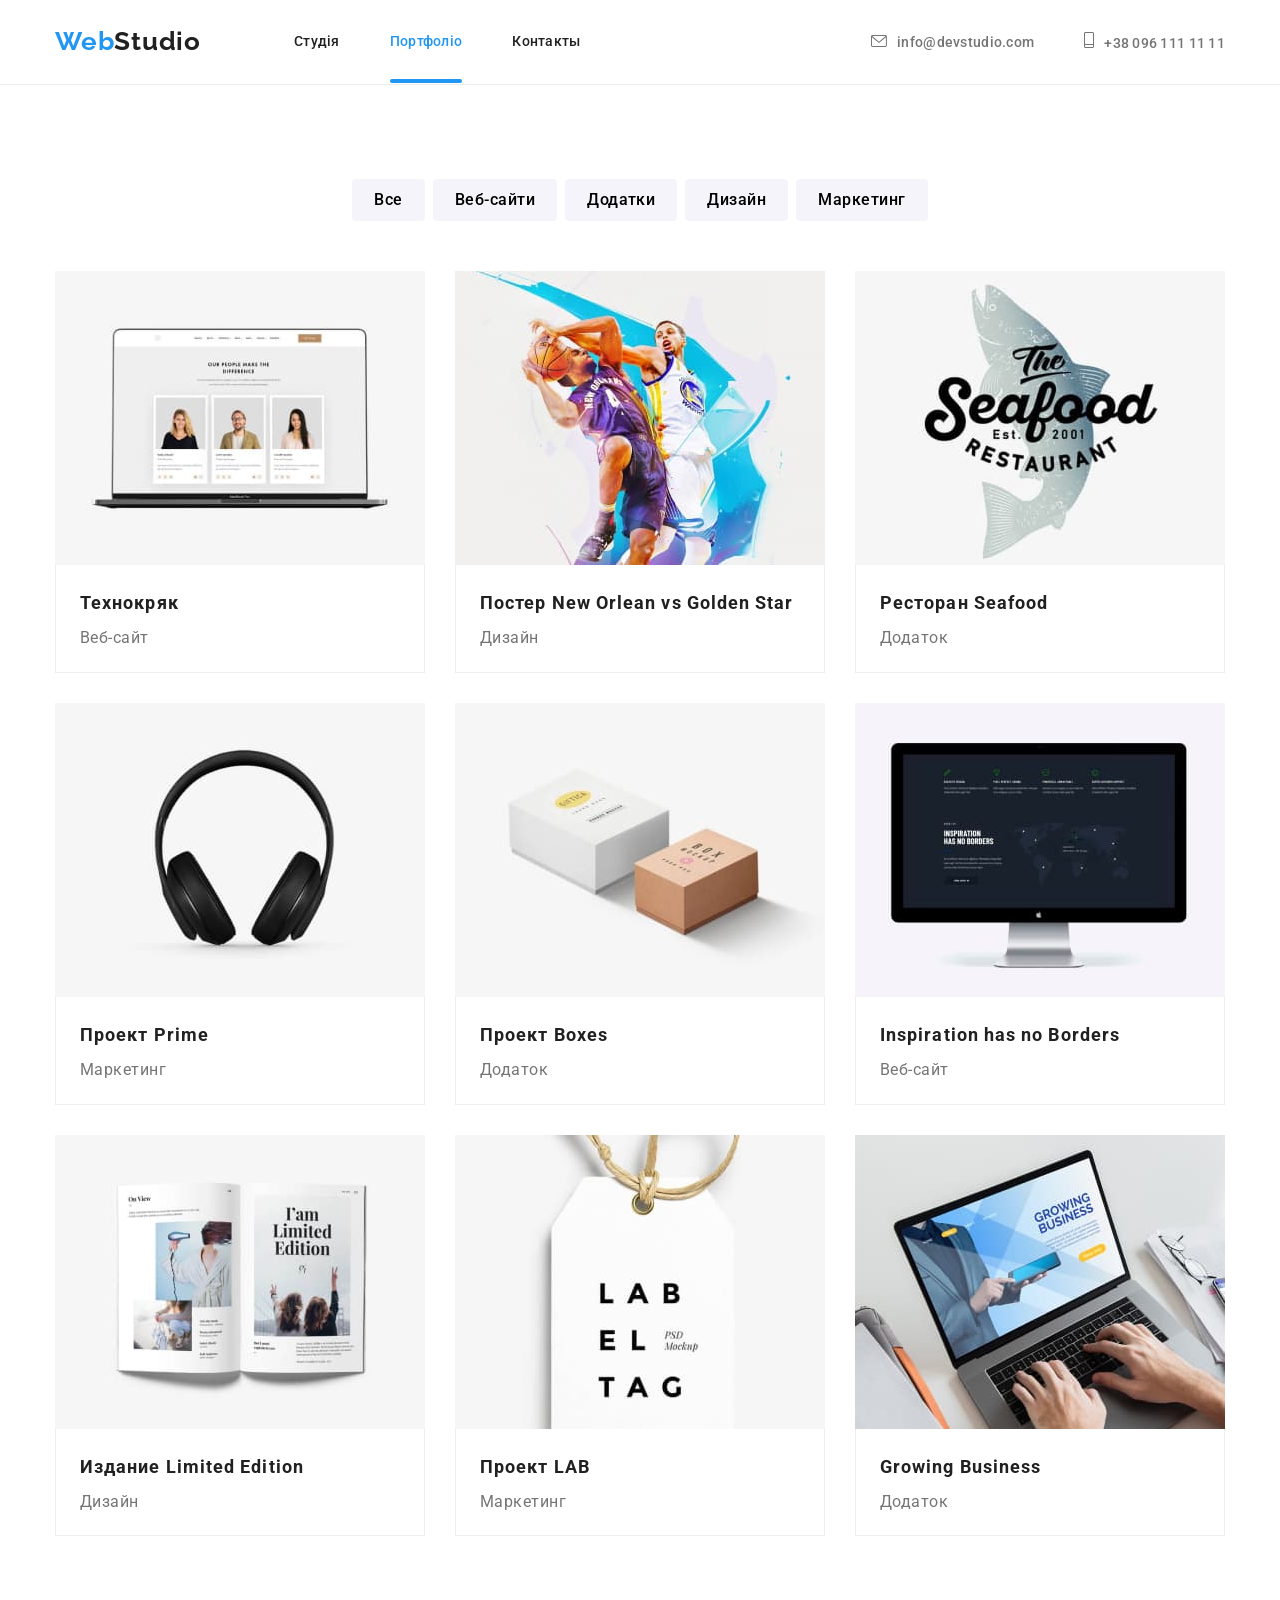
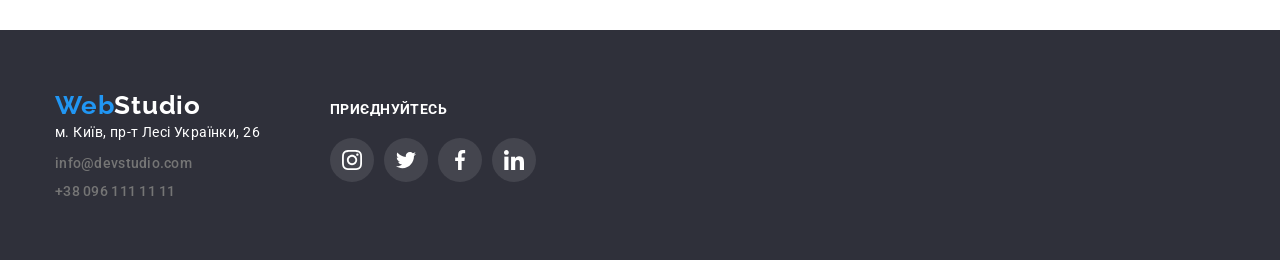
==== portfolio.html @ 94a797a4 "Fixed bugs" ====
<!DOCTYPE html>
<html lang="uk">
<head>
    <meta charset="UTF-8" />
    <meta http-equiv="X-UA-Compatible" content="IE=edge" />
    <meta name="viewport" content="width=device-width, initial-scale=1.0" />
    <title>Портфоліо</title>
    <link rel="stylesheet" href="https://cdn.jsdelivr.net/npm/modern-normalize@1.1.0/modern-normalize.min.css">
    <link rel="preconnect" href="https://fonts.googleapis.com" />
    <link rel="preconnect" href="https://fonts.gstatic.com" crossorigin />
    <link href="https://fonts.googleapis.com/css2?family=Raleway:wght@700&family=Roboto:wght@400;500;700;900&display=swap" rel="stylesheet" />
    <link rel="stylesheet" href="./css/styles.css" />
</head>
<body class="">
    <!-- HEADER-->
    <header class="header">
        <div class="page-header container">
            <nav class="page-nav">
                <a class="logo logo-link link" href="index.html" lang="en">Web<span class="logo-heater">Studio</span></a>
                <ul class="menu list">
                    <li class="menu-item"><a class="menu-link " href="index.html">Студія</a></li>
                    <li class="menu-item"><a class="menu-link current" href="portfolio.html">Портфоліо</a></li>
                    <li class="menu-item"><a class="menu-link" href="contact.html">Контакты</a></li>
                </ul>
            </nav>
            <ul class="list contact">
                <li class="menu-contact">
                    <a class="contact-list link contact-mail" href="mailto:info@devstudio.com"><svg class="contact-icon"
                            width="16" height="12">
                            <use href="./images/sprite.svg#icon-mail"></use>
                        </svg>info@devstudio.com</a>
                </li>
                <li class="menu-contact">
                    <a class="contact-list link" href="tel:+380961111111"><svg class="contact-icon" width="10" height="16">
                            <use href="./images/sprite.svg#icon-tel"></use>
                        </svg>+38 096 111 11 11</a>
                </li>
            </ul>
        </div>
    </header>
    <!--MAIN-->
    <main class="">
        <section class="section">
            <div class="container">
                <h1 class="visually-hidden"></h1>
                <ul class="button-menu">
                    <li class="button-menu-item"><button class="menu-btn" type="button">Все</button></li>
                    <li class="button-menu-item"><button class="menu-btn" type="button">Веб-сайти</button></li>
                    <li class="button-menu-item"><button class="menu-btn" type="button">Додатки</button></li>
                    <li class="button-menu-item"><button class="menu-btn" type="button">Дизайн</button></li>
                    <li class="button-menu-item"><button class="menu-btn" type="button">Маркетинг</button></li>
                </ul>
            
                <ul class="menu-portfolio">
                    <li class="portfolio-cards">
                        <a href="" class="portfolio-link list link">
                            <div class="portfolio-link-wrapper">
                                <img class="portfolio-img" src="./images/portfolio/texnokryak.jpg" alt="зображення веб-сайту" width="370" height="294"/>
                                <p class="overlay">Ресурс пропонує комплексні пропозиції з різним рівнем функціоналу та сервісів. Все це дозволить відвідувачу отримати вичерпні відомості про компанію чи приватну особу.</p>
                            </div>
                        
                            <div class="portfolio-subscription">
                                <h2 class="portfolio-title list">Технокряк</h2>
                                <p class="portfolio-paragraph">Веб-сайт</p>
                            </div>
                        </a>
                    </li>
                    <li class="portfolio-cards">
                        <a href="" class="portfolio-link list link">
                            <div class="portfolio-link-wrapper">
                                <img class="portfolio-img" src="./images/portfolio/poster.jpg"
                                alt="зображення дві людини грають у баскетбол" width="370" height="294"/>
                                <p class="overlay">Ресурс пропонує комплексні пропозиції з різним рівнем функціоналу та сервісів. Все це дозволить відвідувачу отримати вичерпні відомості про компанію чи приватну особу.</p>
                            </div>

                            <div class="portfolio-subscription">
                                <h2 class="portfolio-title">Постер New Orlean vs Golden Star</h2>
                                <p class="portfolio-paragraph">Дизайн</p>
                            </div>
                        </a>
                    </li>
                    <li class="portfolio-cards">
                        <a href="" class="portfolio-link list link">
                            <div class="portfolio-link-wrapper">
                                <img class="portfolio-img" src="./images/portfolio/seafood.jpg" alt="зображення логотипу ресторану"
                                width="370" height="294"/>
                                <p class="overlay">Ресурс пропонує комплексні пропозиції з різним рівнем функціоналу та сервісів. Все це дозволить відвідувачу отримати вичерпні відомості про компанію чи приватну особу.</p>
                            </div>

                            <div class="portfolio-subscription">
                                <h2 class="portfolio-title">Ресторан Seafood</h2>
                                <p class="portfolio-paragraph">Додаток</p>
                            </div>
                        </a>
                    </li>
                    <li class="portfolio-cards">
                        <a href="" class="portfolio-link list link">
                            <div class="portfolio-link-wrapper">
                                <img class="portfolio-img" src="./images/portfolio/prime.jpg" alt="зображення навушників" width="370"
                                height="294"/>
                                <p class="overlay">Ресурс пропонує комплексні пропозиції з різним рівнем функціоналу та сервісів. Все це дозволить відвідувачу отримати вичерпні відомості про компанію чи приватну особу.</p>
                            </div>

                            <div class="portfolio-subscription">
                                <h2 class="portfolio-title">Проект Prime</h2>
                                <p class="portfolio-paragraph">Маркетинг</p>
                            </div>
                        </a>
                    </li>
                    <li class="portfolio-cards">
                        <a href="" class="portfolio-link list link">
                            <div class="portfolio-link-wrapper">
                                <img class="portfolio-img" src="./images/portfolio/boxes.jpg" alt="зображення двох коробок" width="370"
                                height="294"/>
                                <p class="overlay">Ресурс пропонує комплексні пропозиції з різним рівнем функціоналу та сервісів. Все це дозволить відвідувачу отримати вичерпні відомості про компанію чи приватну особу.</p>
                            </div> 

                            <div class="portfolio-subscription">
                                <h2 class="portfolio-title">Проект Boxes</h2>
                                <p class="portfolio-paragraph">Додаток</p>
                            </div>
                        </a>
                    </li>
                    <li class="portfolio-cards">
                        <a href="" class="portfolio-link list link">
                            <div class="portfolio-link-wrapper">
                                <img class="portfolio-img" src="./images/portfolio/no-borders.jpg" alt="зображення веб-сайту на моніторі"
                                width="370" height="294"/>
                                <p class="overlay">Ресурс пропонує комплексні пропозиції з різним рівнем функціоналу та сервісів. Все це дозволить відвідувачу отримати вичерпні відомості про компанію чи приватну особу.</p>
                            </div>

                            <div class="portfolio-subscription">
                                <h2 class="portfolio-title" lang="en">Inspiration has no Borders</h2>
                                <p class="portfolio-paragraph">Веб-сайт</p>
                            </div>
                        </a>
                    </li>
                    <li class="portfolio-cards">
                        <a href="" class="portfolio-link list link">
                            <div class="portfolio-link-wrapper">
                                <img class="portfolio-img" src="./images/portfolio/limited-edition.jpg" alt="изображение журнала"
                                width="370" height="294"/>
                                <p class="overlay">Ресурс пропонує комплексні пропозиції з різним рівнем функціоналу та сервісів. Все це дозволить відвідувачу отримати вичерпні відомості про компанію чи приватну особу.</p>
                            </div>

                            <div class="portfolio-subscription">
                                <h2 class="portfolio-title">Издание Limited Edition</h2>
                                <p class="portfolio-paragraph">Дизайн</p>
                            </div>
                        </a>
                    </li>
                    <li class="portfolio-cards">
                        <a href="" class="portfolio-link list link">
                            <div class="portfolio-link-wrapper">
                                <img class="portfolio-img" src="./images/portfolio/lab.jpg" alt="зображення журналу" width="370"
                                height="294"/>
                                <p class="overlay">Ресурс пропонує комплексні пропозиції з різним рівнем функціоналу та сервісів. Все це дозволить відвідувачу отримати вичерпні відомості про компанію чи приватну особу.</p>
                            </div>

                            <div class="portfolio-subscription">
                                <h2 class="portfolio-title">Проект LAB</h2>
                                <p class="portfolio-paragraph">Маркетинг</p>
                            </div>
                        </a>
                    </li>
                    <li class="portfolio-cards">
                        <a href="" class="portfolio-link list link">
                            <div class="portfolio-link-wrapper">
                                <img class="portfolio-img" src="./images/portfolio/growing-business.jpg" alt="зображення людина друкує на ноутбуці" width="370" height="294"/>
                                <p class="overlay">Ресурс пропонує комплексні пропозиції з різним рівнем функціоналу та сервісів. Все це дозволить відвідувачу отримати вичерпні відомості про компанію чи приватну особу.</p>
                            </div>

                            <div class="portfolio-subscription">
                                <h2 class="portfolio-title" lang="en">Growing Business</h2>
                                <p class="portfolio-paragraph">Додаток</p>
                            </div>
                        </a>
                    </li>
                </ul>
            </div>
        </section>
    </main>
    <!--FOOTER-->
    <footer class="footer">
        <div class="footer-container container">
            <div class="footer-list">
                <a class="logo-link logo-footer-link link" href="index.html" lang="en">Web<span
                        class="logo-footer">Studio</span></a>
                <address>
                    <ul class="list">
                        <li class="adress-link"><a class="contact-adress list link"
                                href="https://goo.gl/maps/ARjSeqXz5D1srHnS8" target="_blank" rel="noopener noreferrer">м.
                                Київ, пр-т Лесі Українки, 26</a></li>
                        <li class="adress-link"><a class="contact-list list link"
                                href="mailto:info@devstudio.com">info@devstudio.com</a></li>
                        <li class="adress-link"><a class="contact-list list link" href="tel:+380961111111">+38 096 111 11
                                11</a>
                        </li>
                    </ul>
                </address>
            </div>
    
            <div class="footer-social-container">
                <p class="footer-paragraph">ПРИЄДНУЙТЕСЬ</p>
                <ul class="footer-social-list list">
                    <li class="footer-social-list-item">
                        <a class="footer-social-list-link" href="">
                            <svg width="20" height="20" class="footer-social-list-icon">
                                <use href="./images/sprite.svg#icon-instagram"></use>
                            </svg>
                        </a>
                    </li>
                    <li class="footer-social-list-item">
                        <a class="footer-social-list-link" href="">
                            <svg width="20" height="20" class="footer-social-list-icon">
                                <use href="./images/sprite.svg#icon-twitter"></use>
                            </svg>
                        </a>
                    </li>
                    <li class="footer-social-list-item">
                        <a class="footer-social-list-link" href="">
                            <svg width="20" height="20" class="footer-social-list-icon">
                                <use href="./images/sprite.svg#icon-facebook"></use>
                            </svg>
                        </a>
                    </li>
                    <li class="footer-social-list-item">
                        <a class="footer-social-list-link" href="">
                            <svg width="20" height="20" class="footer-social-list-icon">
                                <use href="./images/sprite.svg#icon-linkedin"></use>
                            </svg>
                        </a>
                    </li>
                </ul>
            </div>
        </div>
    </footer>
</body>
</html>
---- css/styles.css ----
:root {
    --primary-font: 'Roboto',sans-serif;
    --secondary-font: 'Raleway', sans-serif;
    --primary-text-color: #212121;
    --secondary-text-color: #757575;
    --ternary-text-color: #FFFFFF;
    --quaternary-text-color: #2196F3;
    --primary-background: #FFFFFF;
    --secondary-background: #2F303A;
    --ternary-bacground: #2196F3;
    --quaternary-bacground: #000000;
    --quinary-bacground: #F5F4FA;
    --primary-color: #EEEEEE;
    --secondary-color: #FFFFFF;
    --ternary-color: #2196F3;
    --transition-duration-and-func: 250ms cubic-bezier(0.4, 0, 0.2, 1);
}

h1,
h2,
h3,
p {
    margin-top: 0;
    margin-bottom: 0;
}

ul,
ol {
    margin: 0;
    padding: 0;
    list-style: none;
}

img {
    display: block;
    max-width: 100%;
    height: auto;
}

button {
    cursor: pointer;
}

.list {
    list-style: none;
}

.link {
    text-decoration: none;
}

.section {
    padding-top: 94px;
    padding-bottom: 94px;
}

.container {
    width: 1200px;
    margin-left: auto;
    margin-right: auto;
    padding-left: 15px;
    padding-right: 15px;
}

body {
    font-family: var(--primary-font), sans-serif;
    color: var(--primary-text-color);
}

/*text-decoration: underline;
text-decoration-line: 1px;
text-decoration-color: #2196F3;*/


/* ============ INDEX.HTML==============*/

/* BODY */

/* ================= HEADER ================= */
.page-header {
    display: flex;
    align-items: center;
}

.header {
    border-bottom: 1px solid #ECECEC;
}

.page-nav {
    display: flex;
    align-items: center;
}

.logo {
    margin-right: 93px;
    padding-top: 24px;
    padding-bottom: 25px;
}

.logo-link {
    font-family: var(--secondary-font);
    font-weight: 700;
    font-size: 26px;
    line-height: 1.19;
    letter-spacing: 0.03em;
    color: var(--quaternary-text-color);
}

.logo-heater {
    color: var(--primary-text-color);
}

.menu {
    display: flex;
    align-items: center;
}

.menu-item:not(:last-child) {
    margin-right: 50px;
}

.menu-link {
    position: relative;
    display: block;
    font-weight: 500;
    font-size: 14px;
    line-height: 1.14;
    letter-spacing: 0.02em;
    color: var(--primary-text-color);
    list-style: none;
    text-decoration: none;
    padding-top: 32px;
    padding-bottom: 32px;
    display: block;
    transition: color var(--transition-duration-and-func); 
}

.current::after {
    content: "";
    position: absolute;
    display: block;
    width: 100%;
    height: 4px;
    background-color: var(--ternary-bacground);
    border-radius: 2px;
    left: 0;
    bottom: -1px;
}

.current {
    display: block;
    color: var(--ternary-color);
}

.menu-link:hover,
.menu-link:focus {
    color: var(--quaternary-text-color);
}

.menu-link.current {
    color: var(--quaternary-text-color);
}

.contact {
    display: flex;
    align-items: center;
    margin-left: auto;
    padding-top: 32px;
    padding-bottom: 32px;
}

.menu-contact:not(:last-child) {
    margin-right: 50px;
}

.contact-list {
    font-style: normal;
    font-weight: 500;
    font-size: 14px;
    line-height: 1.14;
    letter-spacing: 0.02em;
    color: var(--secondary-text-color);
    transition: color var(--transition-duration-and-func);
}

.contact-list:hover,
.contact-list:focus {
    color: var(--quaternary-text-color);
}

.contact-icon {
    fill: currentColor;
    margin-right: 10px;
}

/* ================= /HEADER  ================= */

/* =================  MAIN  ================= */

/*  ================= HERO  ================= */
.hero {
    padding: 200px 0;
    text-align: center;
}

.background {
    background-image: linear-gradient(rgba(47,
        48, 58, 0.4),rgba(47, 48, 58, 0.4)), url('../images/bg.jpg');
    background: #C4C4C4(47, 48, 58, 0.4);
    background-size: cover;
    background-position: border-box;
}

.hero-title {
    font-weight: 900;
    font-size: 44px;
    line-height: 1.5;
    letter-spacing: 0.06em;
    text-transform: uppercase;
    text-align: center;
    color: var(--ternary-text-color);
    margin-bottom: 30px;
}

.modal-btn-container {
    padding-top: 30px;
    padding-bottom: 200px;
    padding-left: auto;
    padding-right: auto;
}

.modal-btn {
    margin-left: auto;
    margin-right: auto;
    padding-top: 10px;
    padding-bottom: 10px;
    padding-left: 32px;
    padding-right: 32px;
    font-weight: 700;
    font-size: 16px;
    line-height: 1.87;
    display: flex;
    align-items: center;
    text-align: center;
    letter-spacing: 0.06em;
    color: var(--ternary-text-color);
    background-color: var(--ternary-bacground);
    border: none;
    transition: border var(--transition-duration-and-func), box-shadow var(--transition-duration-and-func);
}

.modal-btn:hover,
.modal-btn:focus {
    border: 1px solid #2196F3;
    box-shadow: 0px 4px 4px rgba(0, 0, 0, 0.15);
    border-radius: 4px;
}
/*  ================= /HERO  ================= */

/*  ================= ABOUT  ================= */

.visually-hidden {
    position: absolute;
    white-space: nowrap;
    width: 1px;
    height: 1px;
    overflow: hidden;
    border: 0;
    padding: 0;
    clip: rect(0 0 0 0);
    clip-path: inset(50%);
    margin: -1px;
}

.about-title {
    display: none;
}

.about-list {
    display: flex;
    justify-content: center;
    gap: 30px;
}

.about-list-container { 
    display: flex;
    justify-content: center;
    align-items: center;
    width: 270px;
    height: 120px;
    background-color: #F5F4FA;
    border-radius: 4px;
    margin-bottom: 30px;
}

.about-title-item {
    font-weight: 700;
    font-size: 14px;
    line-height: 1.14;
    letter-spacing: 0.03em;
    text-transform: uppercase;
    color: var(--primary-text-color);
    margin-bottom: 10px;
}

.about-paragraph {
    font-size: 14px;
    line-height: 1.71;
    letter-spacing: 0.03em;
    color: var(--secondary-text-color);
}
/*  ================= /ABOUT  =================*/

/*  ================= WORK  =================*/
.work-section {
    padding-top: 0;
}

.work-container {
    padding-top: 118px;
    padding-bottom: 94px;
    padding-left: auto;
    padding-right: auto;
}

.all-titles {
    font-weight: 700;
    font-size: 36px;
    line-height: 1.16;
    text-align: center;
    letter-spacing: 0.03em;
    color: var(--primary-text-color);
    margin-bottom: 50px;
}

.work-img-container {
    display: flex;
    align-items: center;
    gap: 30px;
}

.work-list {
    display: block;
}

.work-list-wrapper {
    position: relative;
}

.work-overlay {
    position: absolute;
    bottom: 0;
    left: 0;
    overflow: auto;
    font-weight: 700;
    font-size: 14px;
    line-height: 1.14;
    text-align: center;
    letter-spacing: 0.03em;
    text-transform: uppercase;
    color: var(--ternary-text-color);
    background-color: rgba(47, 48, 58, 0.8);
    width: 100%;
    height: 70px;
    padding-top: 27px;
    padding-bottom: 27px;
    padding-left: auto;
    padding-right: auto;
}

/*  ================= /WORK  =================*/

/* ================= TEAM  ================= */
.team-section {
    background-color: var(--quinary-bacground);
}

.menu-team {
    display: flex;
    align-items: center;
    gap: 30px;
}

.team-cards {
    flex-basis: calc((100% - 90px)/4);
    box-shadow: 0px 1px 1px rgba(0, 0, 0, 0.12), 0px 4px 4px rgba(0, 0, 0, 0.06), 1px 4px 6px rgba(0, 0, 0, 0.16);
}

.team-subscription {
    padding-top: 30px;
    padding-bottom: 30px;
}

.team-title {
    font-weight: 500;
    font-size: 16px;
    line-height: 1.18;
    text-align: center;
    letter-spacing: 0.03em;
    color: var(--primary-text-color);
    margin-bottom: 10px;
}

.team-paragraph{
    font-size: 16px;
    line-height: 1.18;
    text-align: center;
    letter-spacing: 0.03em;
    color: var(--secondary-text-color);
    margin-bottom: 16px;
}

.social-list {
    display: flex;
    justify-content: center;
    gap: 10px;
}

.social-list-link {
    display: flex;
    justify-content: center;
    align-items: center;
    width: 44px;
    height: 44px;
    border-radius: 50%;
    color: #AFB1B8;
    background-color: var(--primary-background);
    border: none;
    transition: background-color var(--transition-duration-and-func), fill var(--transition-duration-and-func);
}

.social-list-link:hover,
.social-list-link:focus {
    background-color: var(--ternary-bacground);
}

.social-list-link:hover .social-list-icon,
.social-list-link:focus .social-list-icon {
    fill: #FFFFFF;
}

.social-list-icon {
    fill: #AFB1B8;
}
/* ================= /TEAM  ================= */
/* ================= CLIENTS  ================= */
.clients-list {
    display: flex;
    justify-content: center;
    gap: 30px;
}

.clients-list-item {
}

.clients-list-link {
    display: flex;
    justify-content: center;
    align-items: center;
    width: 170px;
    height: 92px;
    border: 1px solid #AFB1B8;
    border-radius: 4px;
    border: none;
    transition: fill var(--transition-duration-and-func), border var(--transition-duration-and-func);
}

.clients-list-link:hover .clients-list-icon,
.clients-list-link:focus .clients-list-icon {
    fill: #2196F3;
}

.clients-list-link:hover,
.clients-list-link:focus {
    border: 1px solid #2196F3;
    border-radius: 4px;
}


.clients-list-icon {
    fill: #AFB1B8;
}
/*  ================= /MAIN  ================= */
/* /BODY */

/*  ================= FOOTER  ================= */
.footer {
    padding-bottom: 60px;
    background-color: var(--secondary-background);
}

.footer-container {
    display: flex;
}

.footer-list {
    padding-top: 60px;
    margin-right: 70px;
}

.logo-footer-link {
    margin-bottom: 20px;
}

.logo-footer {
    color: var(--ternary-text-color);
}

.adress-link:not(:last-child) {
    margin-bottom: 9px;
}

.contact-adress {
    font-style: normal;
    font-size: 14px;
    line-height: 1.71;
    letter-spacing: 0.03em;
    color: var(--ternary-text-color);
    transition: color var(--transition-duration-and-func);
}

.contact-adress:hover,
.contact-adress:focus {
    color: var(--quaternary-text-color);
}

.footer-paragraph {
    font-weight: 700;
    font-size: 14px;
    line-height: 1.14;
    letter-spacing: 0.03em;
    text-transform: uppercase;
    color: var(--ternary-text-color);
    margin-bottom: 20px;
}

.footer-social-container {
    padding-top: 72px;

}

.footer-social-list {
    display: flex;
    gap: 10px;
}

.footer-social-list-link {
    display: flex;
    justify-content: center;
    align-items: center;
    width: 44px;
    height: 44px;
    border-radius: 50%;
    background-color: rgba(255, 255, 255, 0.1);
    transition: background-color var(--transition-duration-and-func);
}

.footer-social-list-link:hover,
.footer-social-list-link:focus {
    background-color: var(--ternary-bacground);
}

.footer-social-list-icon {
    fill: #FFFFFF;
}
/*  ================= /FOOTER  =================*/

/*  ================= MODAL WINDOW  =================*/

.backdrop {
    position: fixed;
    z-index: 100;
    top: 0;
    left: 0;
    width: 100%;
    height: 100%;
    background-color: rgba(0, 0, 0, 0.2);

    transition: opacity var(--transition-duration-and-func), visibility var(--transition-duration-and-func);
}

.backdrop.is-hidden {
    opacity: 0;
    visibility: hidden;
    pointer-events: none;
}

.modal {
    position: absolute;
    top: 50%;
    left: 50%;
    transform: translate(-50%, -50%);

    width: 528px;
    height: 581px;
    background-color: #FFFFFF;
}

.modal-close-btn {
    position: absolute;
    top: 10px;
    right: 10px;

    display: flex;
    justify-content: center;
    align-items: center;
    width: 30px;
    height: 30px;
    border-radius: 50%;
    background: #FFFFFF;
    border: 1px solid rgba(0, 0, 0, 0.1);
    padding: 0;
    transition: border-color var(--transition-duration-and-func);
}

.modal-close-btn:hover,
.modal-close-btn:focus {
    border-color: var(--ternary-color);
}

.modal-close-btn-icon {
    transition: fill var(--transition-duration-and-func);
}

.modal-close-btn:hover .modal-close-btn-icon,
.modal-close-btn:focus .modal-close-btn-icon {
    fill: var(--ternary-color);
}



/* ============ /INDEX.html ============ */

/* ============ PORTFOLIO.html ============ */
.button-menu {
    justify-content: center;
    display: flex;
    align-items: center;
    margin-bottom: 50px;
}

.button-menu-item:not(:last-child) {
    margin-right: 8px;
}


.menu-btn {
    padding-top: 8px;
    padding-bottom: 8px;
    padding-left: 22px;
    padding-right: 22px;
    font-weight: 500;
    font-size: 16px;
    line-height: 1.62;
    text-align: center;
    letter-spacing: 0.03em;
    background-color: #F5F4FA;
    border-radius: 4px;
    border: none;
    transition: color var(--transition-duration-and-func), background-color var(--transition-duration-and-func), box-shadow var(--transition-duration-and-func);
}

.menu-btn:hover,
.menu-btn:focus {
    color: #FFFFFF;
    background-color: var(--ternary-bacground);
    box-shadow: 0px 3px 1px rgba(0, 0, 0, 0.1), 0px 1px 2px rgba(0, 0, 0, 0.08), 0px 2px 2px rgba(0, 0, 0, 0.12);
}

.overlay {
    position: absolute;
    top: 0;
    left: 0;
    overflow: auto;
    transform: translate(0, 100%);
    transition: transform var(--transition-duration-and-func);

    font-weight: 400;
    font-size: 18px;
    line-height: 1.5;
    letter-spacing: 0.02em;
    color: var(--ternary-text-color);
    background-color: rgba(33, 150, 243, 0.9);
    width: 100%;
    height: 100%;
    padding-top: 63px;
    padding-bottom: 63px;
    padding-left: 24px;
    padding-right: 24px;
}

.menu-portfolio {
    display: flex;
    flex-wrap: wrap;
    gap: 30px;
}

.portfolio-cards {
    flex-basis: calc((100% - 60px) / 3);
    transition: box-shadow var(--transition-duration-and-func);
}

.portfolio-cards:hover {
    box-shadow: 0px 1px 1px rgba(0, 0, 0, 0.12), 0px 4px 4px rgba(0, 0, 0, 0.06), 1px 4px 6px rgba(0, 0, 0, 0.16);
}

.portfolio-link:hover .overlay,
.portfolio-link:focus .overlay {
    transform: translate(0, 0);
}

.portfolio-link {
    display: block;
}

.portfolio-link-wrapper {
    position: relative;
    overflow: hidden;
}

.portfolio-subscription {
    border: 1px solid #EEEEEE;
    border-top: none;
    padding-top: 20px;
    padding-bottom: 20px;
    padding-left: 24px;
    padding-right: 24px;
}

.portfolio-title {
    font-weight: 700;
    font-size: 18px;
    line-height: 2;
    letter-spacing: 0.06em;
    color: var(--primary-text-color);
    text-decoration: none;
    margin-bottom: 4px;
}

.portfolio-paragraph {
    font-size: 16px;
    line-height: 1.67;
    letter-spacing: 0.03em;
    color: var(--secondary-text-color);
    text-decoration: none;
}

/* ============ /PORTFOLIO.html ============ */
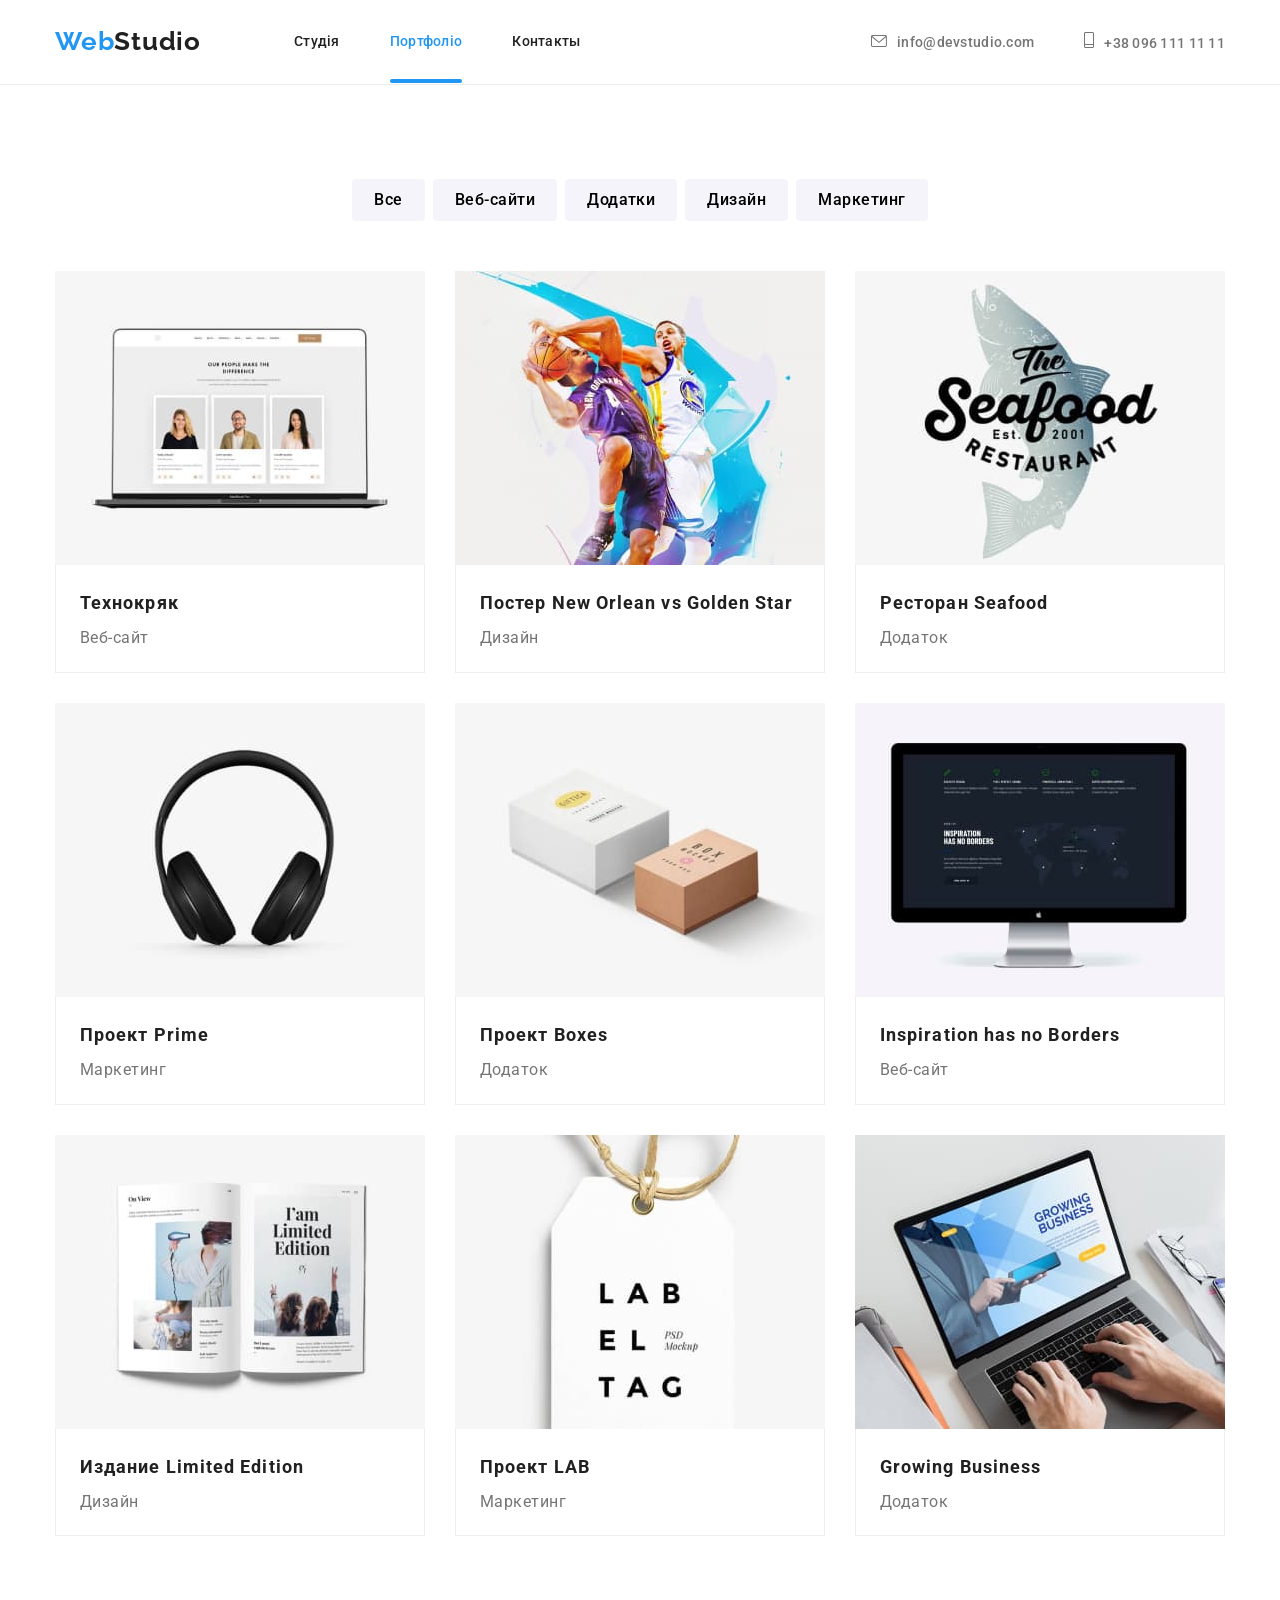
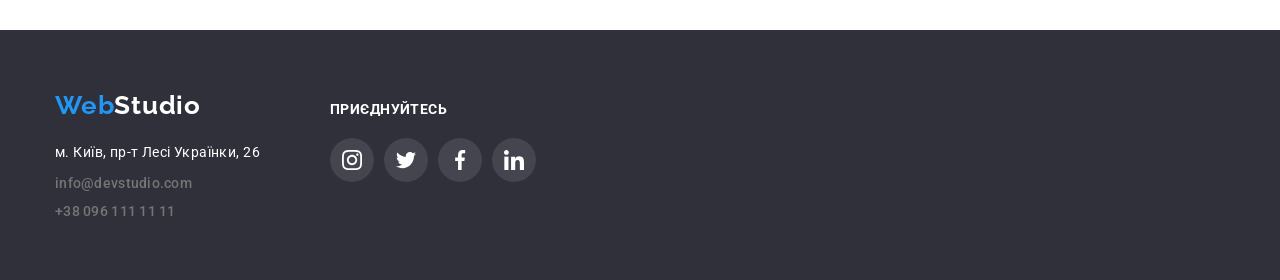
==== commit f2e33837: "Fixed bugs" ====
--- a/portfolio.html
+++ b/portfolio.html
@@ -1,5 +1,6 @@
 <!DOCTYPE html>
 <html lang="uk">
+
 <head>
     <meta charset="UTF-8" />
     <meta http-equiv="X-UA-Compatible" content="IE=edge" />
@@ -8,15 +9,19 @@
     <link rel="stylesheet" href="https://cdn.jsdelivr.net/npm/modern-normalize@1.1.0/modern-normalize.min.css">
     <link rel="preconnect" href="https://fonts.googleapis.com" />
     <link rel="preconnect" href="https://fonts.gstatic.com" crossorigin />
-    <link href="https://fonts.googleapis.com/css2?family=Raleway:wght@700&family=Roboto:wght@400;500;700;900&display=swap" rel="stylesheet" />
+    <link
+        href="https://fonts.googleapis.com/css2?family=Raleway:wght@700&family=Roboto:wght@400;500;700;900&display=swap"
+        rel="stylesheet" />
     <link rel="stylesheet" href="./css/styles.css" />
 </head>
+
 <body class="">
     <!-- HEADER-->
     <header class="header">
         <div class="page-header container">
             <nav class="page-nav">
-                <a class="logo logo-link link" href="index.html" lang="en">Web<span class="logo-heater">Studio</span></a>
+                <a class="logo logo-link link" href="index.html" lang="en">Web<span
+                        class="logo-heater">Studio</span></a>
                 <ul class="menu list">
                     <li class="menu-item"><a class="menu-link " href="index.html">Студія</a></li>
                     <li class="menu-item"><a class="menu-link current" href="portfolio.html">Портфоліо</a></li>
@@ -31,7 +36,8 @@
                         </svg>info@devstudio.com</a>
                 </li>
                 <li class="menu-contact">
-                    <a class="contact-list link" href="tel:+380961111111"><svg class="contact-icon" width="10" height="16">
+                    <a class="contact-list link" href="tel:+380961111111"><svg class="contact-icon" width="10"
+                            height="16">
                             <use href="./images/sprite.svg#icon-tel"></use>
                         </svg>+38 096 111 11 11</a>
                 </li>
@@ -50,15 +56,18 @@
                     <li class="button-menu-item"><button class="menu-btn" type="button">Дизайн</button></li>
                     <li class="button-menu-item"><button class="menu-btn" type="button">Маркетинг</button></li>
                 </ul>
-            
+
                 <ul class="menu-portfolio">
                     <li class="portfolio-cards">
                         <a href="" class="portfolio-link list link">
                             <div class="portfolio-link-wrapper">
-                                <img class="portfolio-img" src="./images/portfolio/texnokryak.jpg" alt="зображення веб-сайту" width="370" height="294"/>
-                                <p class="overlay">Ресурс пропонує комплексні пропозиції з різним рівнем функціоналу та сервісів. Все це дозволить відвідувачу отримати вичерпні відомості про компанію чи приватну особу.</p>
-                            </div>
-                        
+                                <img class="portfolio-img" src="./images/portfolio/texnokryak.jpg"
+                                    alt="зображення веб-сайту" width="370" height="294" />
+                                <p class="overlay">Ресурс пропонує комплексні пропозиції з різним рівнем функціоналу та
+                                    сервісів. Все це дозволить відвідувачу отримати вичерпні відомості про компанію чи
+                                    приватну особу.</p>
+                            </div>
+
                             <div class="portfolio-subscription">
                                 <h2 class="portfolio-title list">Технокряк</h2>
                                 <p class="portfolio-paragraph">Веб-сайт</p>
@@ -69,8 +78,10 @@
                         <a href="" class="portfolio-link list link">
                             <div class="portfolio-link-wrapper">
                                 <img class="portfolio-img" src="./images/portfolio/poster.jpg"
-                                alt="зображення дві людини грають у баскетбол" width="370" height="294"/>
-                                <p class="overlay">Ресурс пропонує комплексні пропозиції з різним рівнем функціоналу та сервісів. Все це дозволить відвідувачу отримати вичерпні відомості про компанію чи приватну особу.</p>
+                                    alt="зображення дві людини грають у баскетбол" width="370" height="294" />
+                                <p class="overlay">Ресурс пропонує комплексні пропозиції з різним рівнем функціоналу та
+                                    сервісів. Все це дозволить відвідувачу отримати вичерпні відомості про компанію чи
+                                    приватну особу.</p>
                             </div>
 
                             <div class="portfolio-subscription">
@@ -82,9 +93,11 @@
                     <li class="portfolio-cards">
                         <a href="" class="portfolio-link list link">
                             <div class="portfolio-link-wrapper">
-                                <img class="portfolio-img" src="./images/portfolio/seafood.jpg" alt="зображення логотипу ресторану"
-                                width="370" height="294"/>
-                                <p class="overlay">Ресурс пропонує комплексні пропозиції з різним рівнем функціоналу та сервісів. Все це дозволить відвідувачу отримати вичерпні відомості про компанію чи приватну особу.</p>
+                                <img class="portfolio-img" src="./images/portfolio/seafood.jpg"
+                                    alt="зображення логотипу ресторану" width="370" height="294" />
+                                <p class="overlay">Ресурс пропонує комплексні пропозиції з різним рівнем функціоналу та
+                                    сервісів. Все це дозволить відвідувачу отримати вичерпні відомості про компанію чи
+                                    приватну особу.</p>
                             </div>
 
                             <div class="portfolio-subscription">
@@ -96,9 +109,11 @@
                     <li class="portfolio-cards">
                         <a href="" class="portfolio-link list link">
                             <div class="portfolio-link-wrapper">
-                                <img class="portfolio-img" src="./images/portfolio/prime.jpg" alt="зображення навушників" width="370"
-                                height="294"/>
-                                <p class="overlay">Ресурс пропонує комплексні пропозиції з різним рівнем функціоналу та сервісів. Все це дозволить відвідувачу отримати вичерпні відомості про компанію чи приватну особу.</p>
+                                <img class="portfolio-img" src="./images/portfolio/prime.jpg"
+                                    alt="зображення навушників" width="370" height="294" />
+                                <p class="overlay">Ресурс пропонує комплексні пропозиції з різним рівнем функціоналу та
+                                    сервісів. Все це дозволить відвідувачу отримати вичерпні відомості про компанію чи
+                                    приватну особу.</p>
                             </div>
 
                             <div class="portfolio-subscription">
@@ -110,10 +125,12 @@
                     <li class="portfolio-cards">
                         <a href="" class="portfolio-link list link">
                             <div class="portfolio-link-wrapper">
-                                <img class="portfolio-img" src="./images/portfolio/boxes.jpg" alt="зображення двох коробок" width="370"
-                                height="294"/>
-                                <p class="overlay">Ресурс пропонує комплексні пропозиції з різним рівнем функціоналу та сервісів. Все це дозволить відвідувачу отримати вичерпні відомості про компанію чи приватну особу.</p>
-                            </div> 
+                                <img class="portfolio-img" src="./images/portfolio/boxes.jpg"
+                                    alt="зображення двох коробок" width="370" height="294" />
+                                <p class="overlay">Ресурс пропонує комплексні пропозиції з різним рівнем функціоналу та
+                                    сервісів. Все це дозволить відвідувачу отримати вичерпні відомості про компанію чи
+                                    приватну особу.</p>
+                            </div>
 
                             <div class="portfolio-subscription">
                                 <h2 class="portfolio-title">Проект Boxes</h2>
@@ -124,9 +141,11 @@
                     <li class="portfolio-cards">
                         <a href="" class="portfolio-link list link">
                             <div class="portfolio-link-wrapper">
-                                <img class="portfolio-img" src="./images/portfolio/no-borders.jpg" alt="зображення веб-сайту на моніторі"
-                                width="370" height="294"/>
-                                <p class="overlay">Ресурс пропонує комплексні пропозиції з різним рівнем функціоналу та сервісів. Все це дозволить відвідувачу отримати вичерпні відомості про компанію чи приватну особу.</p>
+                                <img class="portfolio-img" src="./images/portfolio/no-borders.jpg"
+                                    alt="зображення веб-сайту на моніторі" width="370" height="294" />
+                                <p class="overlay">Ресурс пропонує комплексні пропозиції з різним рівнем функціоналу та
+                                    сервісів. Все це дозволить відвідувачу отримати вичерпні відомості про компанію чи
+                                    приватну особу.</p>
                             </div>
 
                             <div class="portfolio-subscription">
@@ -138,9 +157,11 @@
                     <li class="portfolio-cards">
                         <a href="" class="portfolio-link list link">
                             <div class="portfolio-link-wrapper">
-                                <img class="portfolio-img" src="./images/portfolio/limited-edition.jpg" alt="изображение журнала"
-                                width="370" height="294"/>
-                                <p class="overlay">Ресурс пропонує комплексні пропозиції з різним рівнем функціоналу та сервісів. Все це дозволить відвідувачу отримати вичерпні відомості про компанію чи приватну особу.</p>
+                                <img class="portfolio-img" src="./images/portfolio/limited-edition.jpg"
+                                    alt="изображение журнала" width="370" height="294" />
+                                <p class="overlay">Ресурс пропонує комплексні пропозиції з різним рівнем функціоналу та
+                                    сервісів. Все це дозволить відвідувачу отримати вичерпні відомості про компанію чи
+                                    приватну особу.</p>
                             </div>
 
                             <div class="portfolio-subscription">
@@ -152,9 +173,11 @@
                     <li class="portfolio-cards">
                         <a href="" class="portfolio-link list link">
                             <div class="portfolio-link-wrapper">
-                                <img class="portfolio-img" src="./images/portfolio/lab.jpg" alt="зображення журналу" width="370"
-                                height="294"/>
-                                <p class="overlay">Ресурс пропонує комплексні пропозиції з різним рівнем функціоналу та сервісів. Все це дозволить відвідувачу отримати вичерпні відомості про компанію чи приватну особу.</p>
+                                <img class="portfolio-img" src="./images/portfolio/lab.jpg" alt="зображення журналу"
+                                    width="370" height="294" />
+                                <p class="overlay">Ресурс пропонує комплексні пропозиції з різним рівнем функціоналу та
+                                    сервісів. Все це дозволить відвідувачу отримати вичерпні відомості про компанію чи
+                                    приватну особу.</p>
                             </div>
 
                             <div class="portfolio-subscription">
@@ -166,8 +189,11 @@
                     <li class="portfolio-cards">
                         <a href="" class="portfolio-link list link">
                             <div class="portfolio-link-wrapper">
-                                <img class="portfolio-img" src="./images/portfolio/growing-business.jpg" alt="зображення людина друкує на ноутбуці" width="370" height="294"/>
-                                <p class="overlay">Ресурс пропонує комплексні пропозиції з різним рівнем функціоналу та сервісів. Все це дозволить відвідувачу отримати вичерпні відомості про компанію чи приватну особу.</p>
+                                <img class="portfolio-img" src="./images/portfolio/growing-business.jpg"
+                                    alt="зображення людина друкує на ноутбуці" width="370" height="294" />
+                                <p class="overlay">Ресурс пропонує комплексні пропозиції з різним рівнем функціоналу та
+                                    сервісів. Все це дозволить відвідувачу отримати вичерпні відомості про компанію чи
+                                    приватну особу.</p>
                             </div>
 
                             <div class="portfolio-subscription">
@@ -189,17 +215,19 @@
                 <address>
                     <ul class="list">
                         <li class="adress-link"><a class="contact-adress list link"
-                                href="https://goo.gl/maps/ARjSeqXz5D1srHnS8" target="_blank" rel="noopener noreferrer">м.
+                                href="https://goo.gl/maps/ARjSeqXz5D1srHnS8" target="_blank"
+                                rel="noopener noreferrer">м.
                                 Київ, пр-т Лесі Українки, 26</a></li>
-                        <li class="adress-link"><a class="contact-list list link"
+                        <li class="adress-link"><a class="contact-list-footer list link"
                                 href="mailto:info@devstudio.com">info@devstudio.com</a></li>
-                        <li class="adress-link"><a class="contact-list list link" href="tel:+380961111111">+38 096 111 11
+                        <li class="adress-link"><a class="contact-list-footer list link" href="tel:+380961111111">+38
+                                096 111 11
                                 11</a>
                         </li>
                     </ul>
                 </address>
             </div>
-    
+
             <div class="footer-social-container">
                 <p class="footer-paragraph">ПРИЄДНУЙТЕСЬ</p>
                 <ul class="footer-social-list list">
@@ -236,4 +264,5 @@
         </div>
     </footer>
 </body>
+
 </html>
--- a/css/styles.css
+++ b/css/styles.css
@@ -1,5 +1,5 @@
 :root {
-    --primary-font: 'Roboto',sans-serif;
+    --primary-font: 'Roboto', sans-serif;
     --secondary-font: 'Raleway', sans-serif;
     --primary-text-color: #212121;
     --secondary-text-color: #757575;
@@ -132,7 +132,7 @@
     padding-top: 32px;
     padding-bottom: 32px;
     display: block;
-    transition: color var(--transition-duration-and-func); 
+    transition: color var(--transition-duration-and-func);
 }
 
 .current::after {
@@ -178,6 +178,8 @@
     font-weight: 500;
     font-size: 14px;
     line-height: 1.14;
+    padding-top: 32px;
+    padding-bottom: 32px;
     letter-spacing: 0.02em;
     color: var(--secondary-text-color);
     transition: color var(--transition-duration-and-func);
@@ -205,7 +207,7 @@
 
 .background {
     background-image: linear-gradient(rgba(47,
-        48, 58, 0.4),rgba(47, 48, 58, 0.4)), url('../images/bg.jpg');
+                48, 58, 0.4), rgba(47, 48, 58, 0.4)), url('../images/bg.jpg');
     background: #C4C4C4(47, 48, 58, 0.4);
     background-size: cover;
     background-position: border-box;
@@ -246,15 +248,16 @@
     color: var(--ternary-text-color);
     background-color: var(--ternary-bacground);
     border: none;
-    transition: border var(--transition-duration-and-func), box-shadow var(--transition-duration-and-func);
+    border-radius: 4px;
+    box-shadow: 0px 4px 4px rgba(0, 0, 0, 0.15);
+    transition: background-color var(--transition-duration-and-func);
 }
 
 .modal-btn:hover,
 .modal-btn:focus {
-    border: 1px solid #2196F3;
-    box-shadow: 0px 4px 4px rgba(0, 0, 0, 0.15);
-    border-radius: 4px;
-}
+    background-color: #188CE8;
+}
+
 /*  ================= /HERO  ================= */
 
 /*  ================= ABOUT  ================= */
@@ -282,7 +285,7 @@
     gap: 30px;
 }
 
-.about-list-container { 
+.about-list-container {
     display: flex;
     justify-content: center;
     align-items: center;
@@ -309,6 +312,7 @@
     letter-spacing: 0.03em;
     color: var(--secondary-text-color);
 }
+
 /*  ================= /ABOUT  =================*/
 
 /*  ================= WORK  =================*/
@@ -382,6 +386,7 @@
 }
 
 .team-cards {
+    background-color: var(--primary-background);
     flex-basis: calc((100% - 90px)/4);
     box-shadow: 0px 1px 1px rgba(0, 0, 0, 0.12), 0px 4px 4px rgba(0, 0, 0, 0.06), 1px 4px 6px rgba(0, 0, 0, 0.16);
 }
@@ -401,7 +406,7 @@
     margin-bottom: 10px;
 }
 
-.team-paragraph{
+.team-paragraph {
     font-size: 16px;
     line-height: 1.18;
     text-align: center;
@@ -442,6 +447,7 @@
 .social-list-icon {
     fill: #AFB1B8;
 }
+
 /* ================= /TEAM  ================= */
 /* ================= CLIENTS  ================= */
 .clients-list {
@@ -450,8 +456,7 @@
     gap: 30px;
 }
 
-.clients-list-item {
-}
+.clients-list-item {}
 
 .clients-list-link {
     display: flex;
@@ -461,7 +466,6 @@
     height: 92px;
     border: 1px solid #AFB1B8;
     border-radius: 4px;
-    border: none;
     transition: fill var(--transition-duration-and-func), border var(--transition-duration-and-func);
 }
 
@@ -480,25 +484,27 @@
 .clients-list-icon {
     fill: #AFB1B8;
 }
+
 /*  ================= /MAIN  ================= */
 /* /BODY */
 
 /*  ================= FOOTER  ================= */
 .footer {
-    padding-bottom: 60px;
+    padding: 60px 0;
     background-color: var(--secondary-background);
 }
 
 .footer-container {
     display: flex;
+    align-items: baseline;
 }
 
 .footer-list {
-    padding-top: 60px;
     margin-right: 70px;
 }
 
 .logo-footer-link {
+    display: block;
     margin-bottom: 20px;
 }
 
@@ -524,6 +530,25 @@
     color: var(--quaternary-text-color);
 }
 
+.contact-list-footer {
+    font-style: normal;
+    font-weight: 500;
+    font-size: 14px;
+    line-height: 1.14;
+    letter-spacing: 0.02em;
+    color: var(--secondary-text-color);
+    transition: color var(--transition-duration-and-func);
+}
+
+.contact-list-footer:hover,
+.contact-list-footer:focus {
+    color: var(--quaternary-text-color);
+}
+
+.footer-social-container {
+    margin-top: 12px;
+}
+
 .footer-paragraph {
     font-weight: 700;
     font-size: 14px;
@@ -532,11 +557,6 @@
     text-transform: uppercase;
     color: var(--ternary-text-color);
     margin-bottom: 20px;
-}
-
-.footer-social-container {
-    padding-top: 72px;
-
 }
 
 .footer-social-list {
@@ -563,6 +583,7 @@
 .footer-social-list-icon {
     fill: #FFFFFF;
 }
+
 /*  ================= /FOOTER  =================*/
 
 /*  ================= MODAL WINDOW  =================*/
@@ -745,6 +766,4 @@
     text-decoration: none;
 }
 
-/* ============ /PORTFOLIO.html ============ */
-
-
+/* ============ /PORTFOLIO.html ============ */
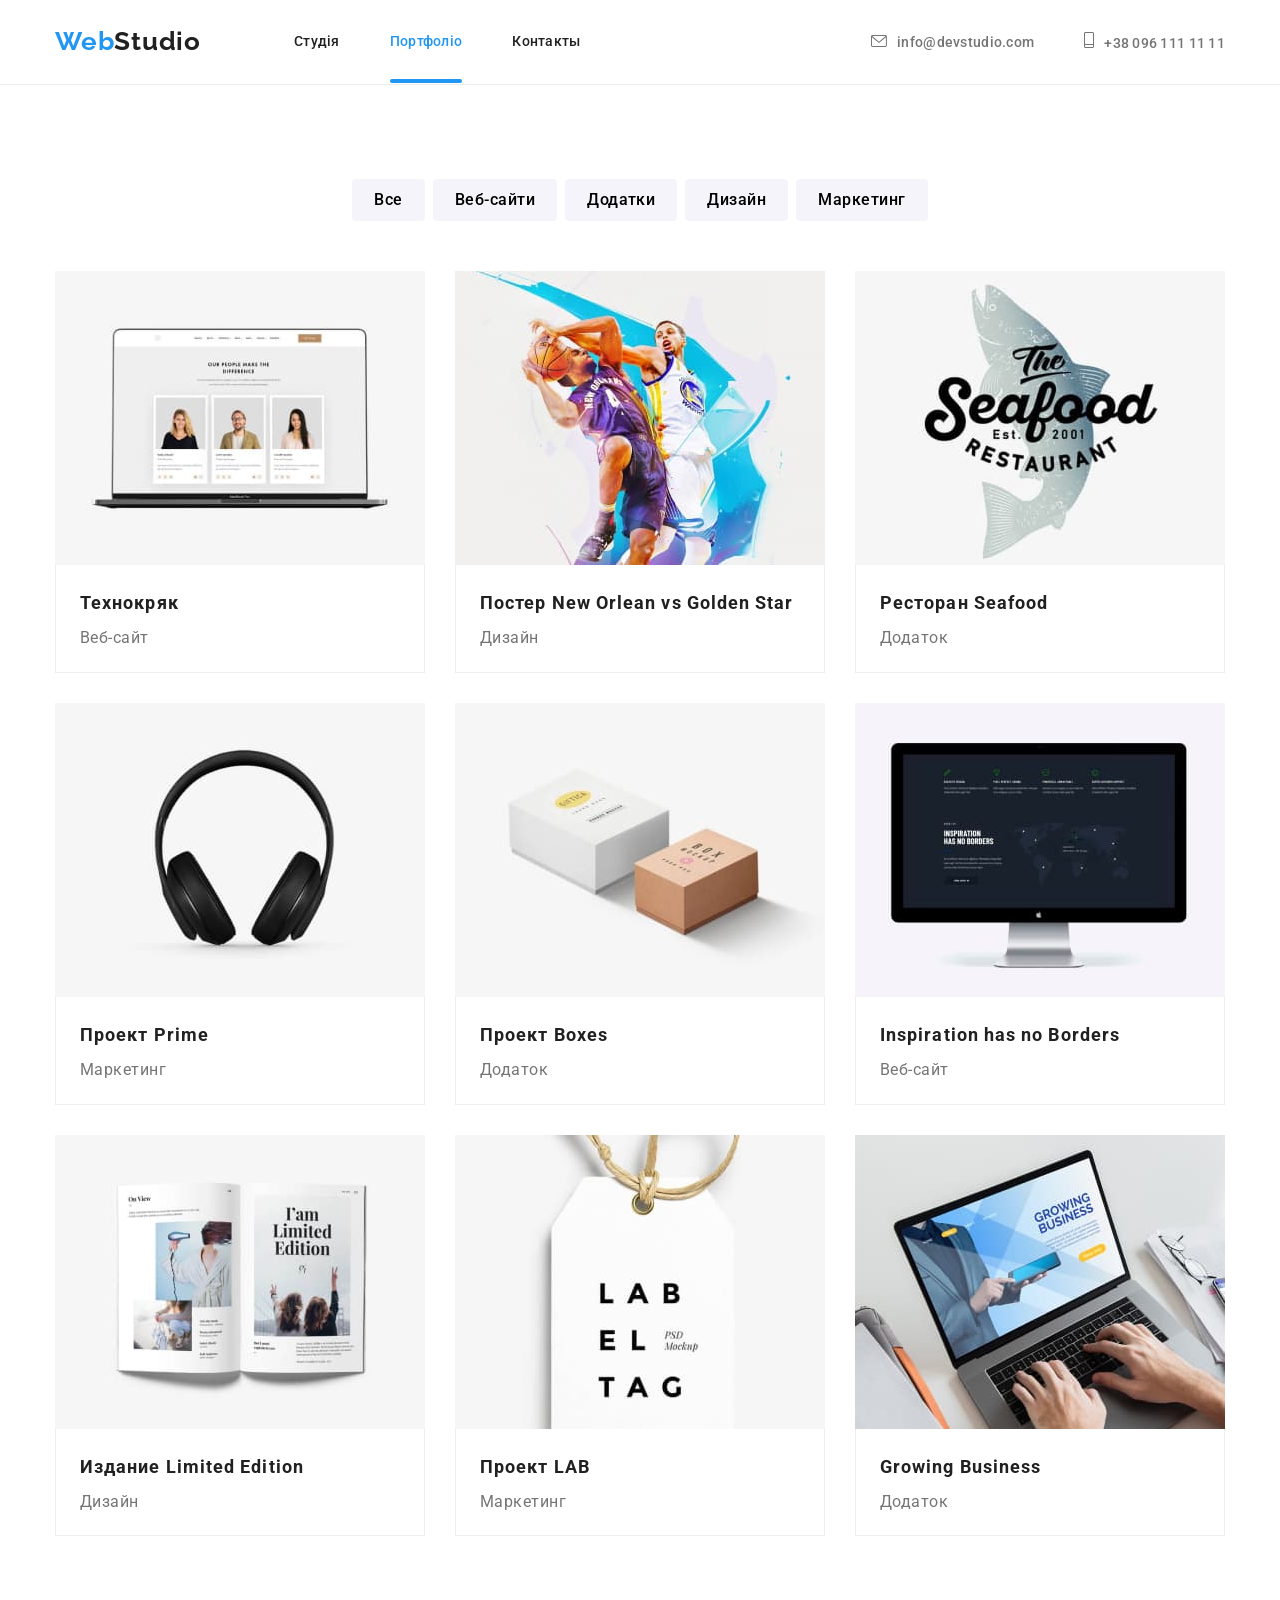
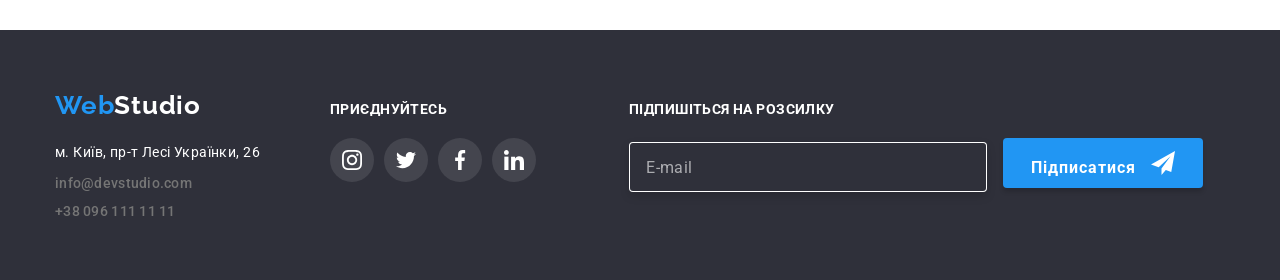
==== commit 9dd3074b: "Fixed bugs" ====
--- a/portfolio.html
+++ b/portfolio.html
@@ -261,6 +261,17 @@
                     </li>
                 </ul>
             </div>
+
+            <div class="footer-newsletter">
+                <form class="footer-newsletter-form">
+                    <p class="footer-newsletter-form-pharagraf">Підпишіться на розсилку</p>
+                    <input type="email" name="user_newsletter_email" class="footer-newsletter-form-input" placeholder="E-mail">
+                    <button type="submit" class="footer-newsletter-btn">Підписатися<svg width="24" height="24"
+                            class="footer-newsletter-btn-icon">
+                            <use href="./images/sprite.svg#icon-send"></use>
+                        </svg></button>
+                </form>
+            </div>
         </div>
     </footer>
 </body>
--- a/css/styles.css
+++ b/css/styles.css
@@ -547,6 +547,7 @@
 
 .footer-social-container {
     margin-top: 12px;
+    margin-right: 93px;
 }
 
 .footer-paragraph {
@@ -584,6 +585,84 @@
     fill: #FFFFFF;
 }
 
+.footer-newsletter {
+    display: flex;
+    justify-content: baseline;
+}
+
+.footer-newsletter-form {
+
+}
+
+.footer-newsletter-form-pharagraf {
+    font-weight: 700;
+    font-size: 14px;
+    line-height: 1.14;
+    letter-spacing: 0.03em;
+    text-transform: uppercase;
+    color: var(--ternary-text-color);
+    margin-bottom: 20px;
+}
+
+.footer-newsletter-form-input {
+    width: 358px;
+    height: 50px;
+    border: 1px solid rgba(255, 255, 255, 0.3);
+    filter: drop-shadow(0px 4px 4px rgba(0, 0, 0, 0.15));
+    border-radius: 4px;
+    margin-right: 12px;
+    padding: 0;
+}
+
+
+
+.footer-newsletter-form-input::placeholder {
+    font-weight: 400;
+    font-size: 16px;
+    line-height: 1.25;
+    letter-spacing: 0.03em;
+    color: rgba(255, 255, 255, 0.6);
+    background-color: #2F303A;
+    padding-top: 15px;
+    padding-bottom: 15px;
+    padding-left: 16px;
+}
+
+.footer-newsletter-btn {
+    position: relative;
+    display: inline-flex;
+    align-items: center;
+    padding-top: 10px;
+    padding-right: 10px;
+    padding-left: 28px;
+    padding-right: 62px;
+    width: 200px;
+    height: 50px;
+    font-weight: 700;
+    font-size: 16px;
+    line-height: 1.88;
+    text-align: center;
+    letter-spacing: 0.06em;
+    color: var(--ternary-text-color);
+    background-color: var(--ternary-bacground);
+    box-shadow: 0px 4px 4px rgba(0, 0, 0, 0.15);
+    border-radius: 4px;
+    border: none;
+}
+
+.footer-newsletter-btn-icon {
+    position: absolute;
+    top: 13px;
+    right: 28px;
+    
+    display: flex;
+    justify-content: center;
+    align-items: center;
+    align-self: center;
+    width: 24px;
+    height: 24px;
+    background-color: var(--ternary-bacground);
+}
 /*  ================= /FOOTER  =================*/
 
 /*  ================= MODAL WINDOW  =================*/
@@ -613,8 +692,8 @@
     transform: translate(-50%, -50%);
 
     width: 528px;
-    height: 581px;
     background-color: #FFFFFF;
+    padding: 40px;
 }
 
 .modal-close-btn {
@@ -631,12 +710,7 @@
     background: #FFFFFF;
     border: 1px solid rgba(0, 0, 0, 0.1);
     padding: 0;
-    transition: border-color var(--transition-duration-and-func);
-}
-
-.modal-close-btn:hover,
-.modal-close-btn:focus {
-    border-color: var(--ternary-color);
+    transition: fill var(--transition-duration-and-func);
 }
 
 .modal-close-btn-icon {
@@ -648,6 +722,168 @@
     fill: var(--ternary-color);
 }
 
+.modal-form {
+    display: flex;
+    flex-direction: column;
+}
+
+.modal-paragraph{
+    font-weight: 700;
+    font-size: 20px;
+    line-height: 1.15;
+    text-align: center;
+    letter-spacing: 0.03em;
+    color: var(--primary-text-color);
+    margin-bottom: 12px;
+}
+
+.modal-form-field {
+    margin-bottom: 12px;
+}
+
+.modal-form-imput-desc {
+    display: block;
+    font-weight: 400;
+    font-size: 12px;
+    line-height: 14px;
+    letter-spacing: 0.01em;
+    color: var(--secondary-text-color);
+    margin-bottom: 4px;
+} 
+
+.modal-form-imput-wrapper {
+    position: relative;
+}
+
+.modal-form-input {
+    width: 100%;
+    height: 40px;
+    border: 1px solid rgba(33, 33, 33, 0.2);
+    border-radius: 4px;
+    padding-left: 42px;
+    font-weight: 400;
+    font-size: 12px;
+    line-height: 14px;
+    letter-spacing: 0.01em;
+    color: var(--primary-text-color);
+    transition: border-color var(--transition-duration-and-func);
+}
+
+.modal-form-input:focus {
+    outline: none;
+    border-color: #2196F3;
+}
+
+.modal-form-imput-icon {
+    position: absolute;
+    top: 50%;
+    left: 12px;
+    transform: translateY(-50%);
+
+    display: block;
+    width: 18px;
+    height: 18px;
+    transition: fill var(--transition-duration-and-func);
+}
+
+.modal-form-input:focus + .modal-form-imput-icon {
+    fill: #2196F3;
+}
+
+.modal-form-message {
+    font-weight: 400;
+    font-size: 12px;
+    line-height: 1.16;
+    letter-spacing: 0.01em;
+    color: #000000;
+    resize: none;
+    width: 100%;
+    height: 120px;
+    border: 1px solid rgba(33, 33, 33, 0.2);
+    border-radius: 4px;
+    padding: 12px 16px;
+    margin-bottom: 20px;
+    transition: border-color var(--transition-duration-and-func);
+}
+
+.modal-form-message:focus {
+    outline: none;
+    border-color: #2196F3;
+}
+
+.modal-form-message::placeholder {
+    font-weight: 400;
+    font-size: 12px;
+    line-height: 1.16;
+    letter-spacing: 0.01em;
+    color: rgba(117, 117, 117, 0.5);
+}
+
+
+.modal-form-check:checked + .modal-form-check-desc::before {
+    background-image: url(./images/icon_check.svg);
+}
+
+.modal-form-check:focus + .modal-form-check-desc::before {
+    outline: 2px solid rgba(33, 150, 243, 1);
+}
+
+.modal-form-check-desc {
+    display: flex;
+    align-items: center;
+    font-weight: 400;
+    font-size: 14px;
+    line-height: 1.71;
+    letter-spacing: 0.03em;
+    color: var(--secondary-text-color);
+    margin-bottom: 30px;
+}
+
+.modal-form-check-desc::before {
+    content: ' ';
+    display: block;
+    width: 18px;
+    height: 18px;
+    border: 1px solid #212121;
+    border-radius: 4px;
+    cursor: pointer;
+    margin-right: 9px;
+}
+
+.modal-check-link{
+    font-weight: 400;
+    font-size: 14px;
+    line-height: 24px;
+    letter-spacing: 0.03em;
+    text-decoration-line: underline;
+    color: var(--quaternary-text-color)
+}
+
+.modal-form-submit {
+    width: 200px;
+    height: 50px;
+    font-weight: 700;
+    font-size: 16px;
+    line-height: 1.87;
+    padding: 10px 52px;
+    display: flex;
+    align-items: center;
+    text-align: center;
+    letter-spacing: 0.06em;
+    color: var(--ternary-text-color);
+    background-color: var(--quaternary-text-color);
+    box-shadow: 0px 4px 4px rgba(0, 0, 0, 0.15);
+    border-radius: 4px;
+    border: none;
+    transition: background-color var(--transition-duration-and-func);
+    margin-left: auto;
+    margin-right: auto;
+}
+
+.modal-form-submit:hover, 
+.modal-form-submit:focus {
+    background-color: #188CE8;
+}
 
 
 /* ============ /INDEX.html ============ */
